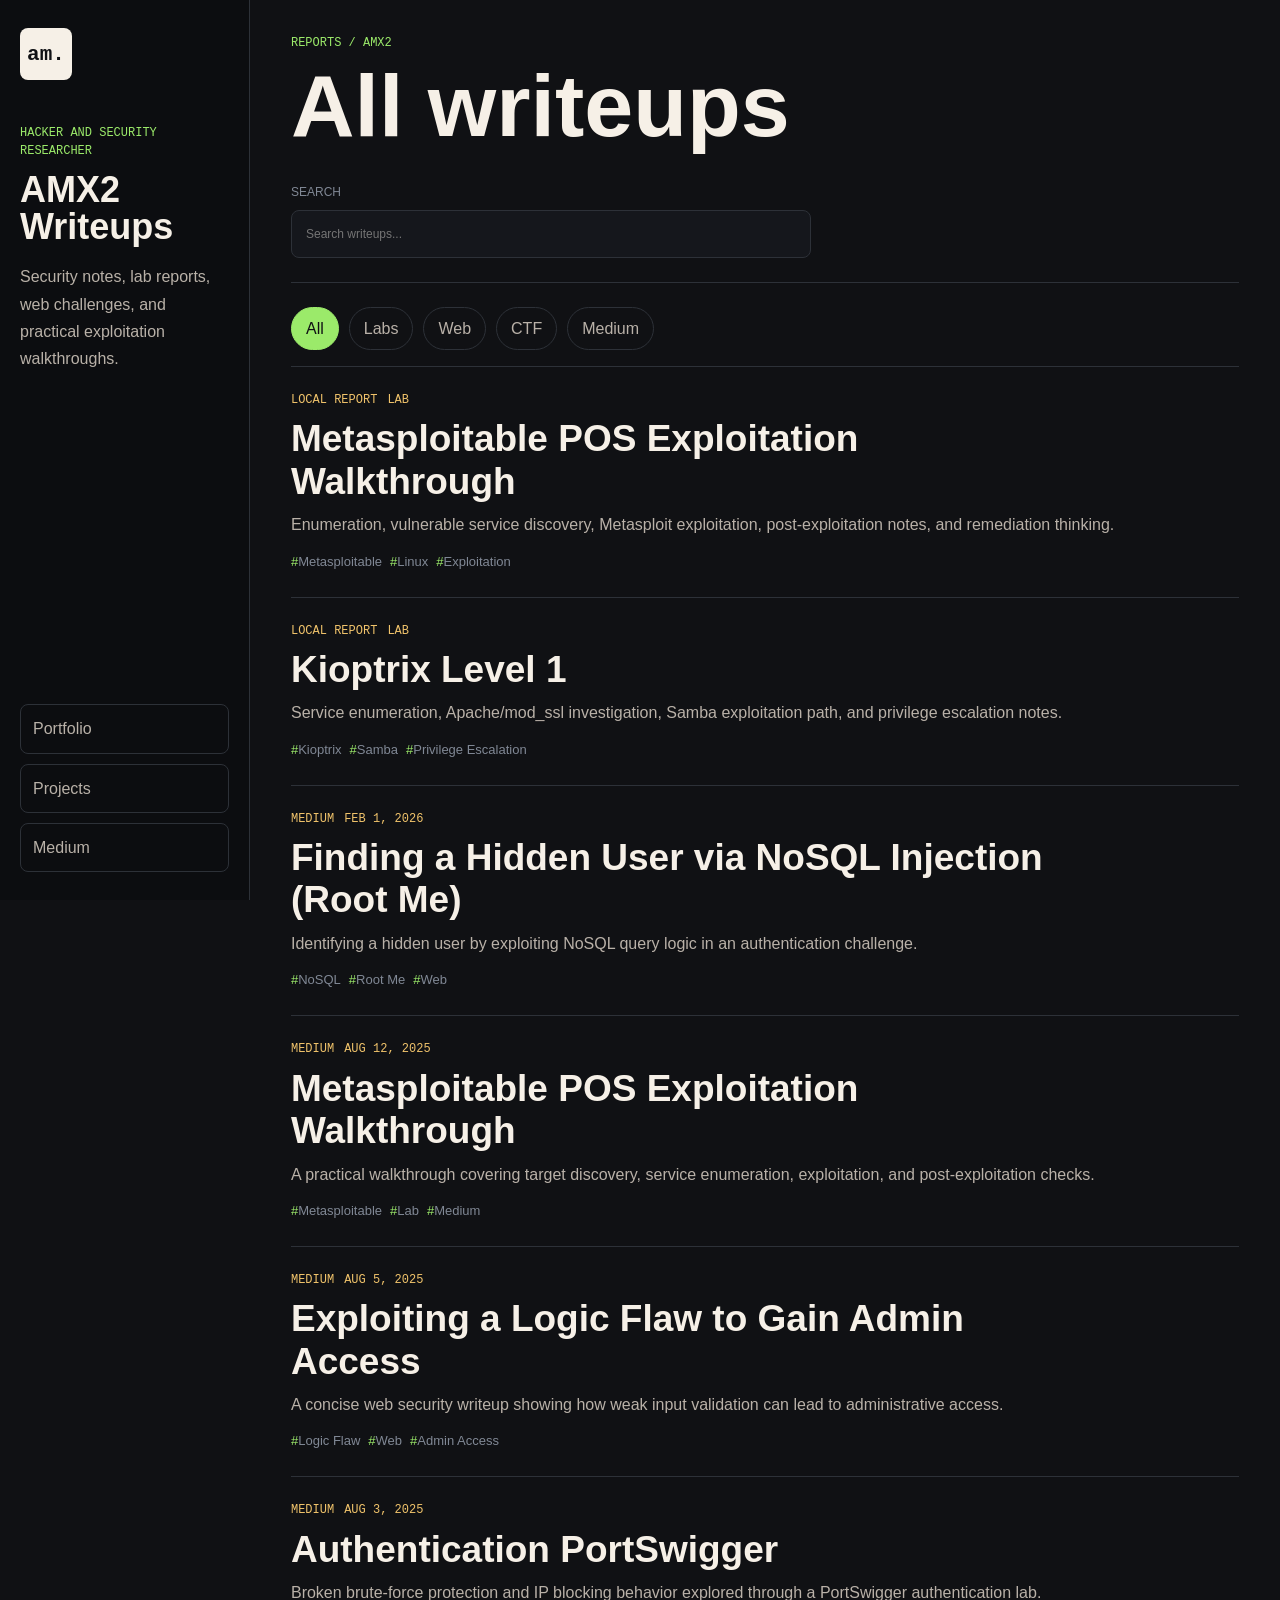
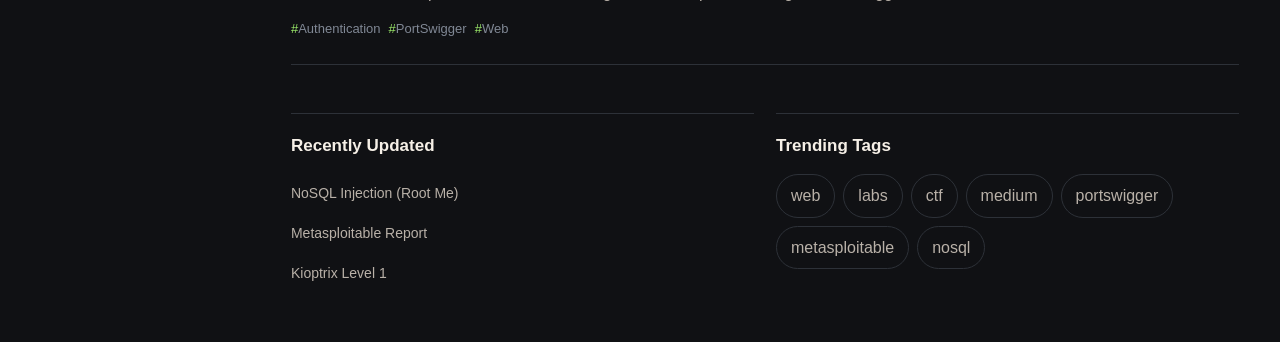
==== reports-blog/index.html @ caaa5ca2 "Redesign portfolio and reports pages" ====
<!DOCTYPE html>
<html lang="en">
<head>
  <meta charset="UTF-8">
  <meta name="viewport" content="width=device-width, initial-scale=1">
  <meta name="description" content="Security writeups and lab reports by Ahmed Mohamed.">
  <meta name="theme-color" content="#101114">
  <title>Reports | Ahmed Mohamed</title>
  <link rel="stylesheet" href="reports.css">
  <script src="reports.js" defer></script>
</head>
<body>
  <aside class="sidebar">
    <a class="mark" href="../index.html">am.</a>
    <p class="kicker">Hacker and security researcher</p>
    <h1>AMX2 Writeups</h1>
    <p class="bio">Security notes, lab reports, web challenges, and practical exploitation walkthroughs.</p>
    <nav class="side-nav" aria-label="Reports navigation">
      <a href="../index.html">Portfolio</a>
      <a href="../Projects.html">Projects</a>
      <a href="https://medium.com/@AMX2_" target="_blank" rel="noopener noreferrer">Medium</a>
    </nav>
  </aside>

  <main class="content">
    <header class="topbar">
      <div>
        <p class="eyebrow">Reports / AMX2</p>
        <h2>All writeups</h2>
      </div>
      <label class="search">
        <span>Search</span>
        <input id="searchInput" type="search" placeholder="Search writeups..." autocomplete="off">
      </label>
    </header>

    <section class="filters" aria-label="Filter reports">
      <button class="active" data-filter="all">All</button>
      <button data-filter="lab">Labs</button>
      <button data-filter="web">Web</button>
      <button data-filter="ctf">CTF</button>
      <button data-filter="medium">Medium</button>
    </section>

    <section class="layout">
      <div class="posts" id="posts">
        <article class="post featured" data-tags="lab metasploitable local" data-title="metasploitable pos exploitation walkthrough">
          <a href="../Metasploitable/Metasploitable_1.html">
            <div class="post-body">
              <div class="meta"><span>Local report</span><span>Lab</span></div>
              <h3>Metasploitable POS Exploitation Walkthrough</h3>
              <p>Enumeration, vulnerable service discovery, Metasploit exploitation, post-exploitation notes, and remediation thinking.</p>
              <div class="tags"><span>Metasploitable</span><span>Linux</span><span>Exploitation</span></div>
            </div>
          </a>
        </article>

        <article class="post" data-tags="lab kioptrix local" data-title="kioptrix level 1">
          <a href="../Kioptrix/Kioptrix_level1 .html">
            <div class="post-body">
              <div class="meta"><span>Local report</span><span>Lab</span></div>
              <h3>Kioptrix Level 1</h3>
              <p>Service enumeration, Apache/mod_ssl investigation, Samba exploitation path, and privilege escalation notes.</p>
              <div class="tags"><span>Kioptrix</span><span>Samba</span><span>Privilege Escalation</span></div>
            </div>
          </a>
        </article>

        <article class="post" data-tags="medium web rootme nosql ctf" data-title="finding a hidden user via nosql injection root me">
          <a href="https://medium.com/@AMX2_/finding-a-hidden-user-via-nosql-injection-root-me-4265d42041a6" target="_blank" rel="noopener noreferrer">
            <div class="post-body">
              <div class="meta"><span>Medium</span><span>Feb 1, 2026</span></div>
              <h3>Finding a Hidden User via NoSQL Injection (Root Me)</h3>
              <p>Identifying a hidden user by exploiting NoSQL query logic in an authentication challenge.</p>
              <div class="tags"><span>NoSQL</span><span>Root Me</span><span>Web</span></div>
            </div>
          </a>
        </article>

        <article class="post" data-tags="medium lab metasploitable" data-title="metasploitable pos exploitation walkthrough">
          <a href="https://medium.com/@AMX2_/metasploitable-pos-exploitation-walkthrough-1ca51aabdc56" target="_blank" rel="noopener noreferrer">
            <div class="post-body">
              <div class="meta"><span>Medium</span><span>Aug 12, 2025</span></div>
              <h3>Metasploitable POS Exploitation Walkthrough</h3>
              <p>A practical walkthrough covering target discovery, service enumeration, exploitation, and post-exploitation checks.</p>
              <div class="tags"><span>Metasploitable</span><span>Lab</span><span>Medium</span></div>
            </div>
          </a>
        </article>

        <article class="post" data-tags="medium web portswigger logic" data-title="exploiting a logic flaw to gain admin access">
          <a href="https://medium.com/@AMX2_/exploiting-a-logic-flaw-to-gain-admin-access-6d4a87659b03" target="_blank" rel="noopener noreferrer">
            <div class="post-body">
              <div class="meta"><span>Medium</span><span>Aug 5, 2025</span></div>
              <h3>Exploiting a Logic Flaw to Gain Admin Access</h3>
              <p>A concise web security writeup showing how weak input validation can lead to administrative access.</p>
              <div class="tags"><span>Logic Flaw</span><span>Web</span><span>Admin Access</span></div>
            </div>
          </a>
        </article>

        <article class="post" data-tags="medium web portswigger authentication" data-title="authentication portswigger broken brute force protection">
          <a href="https://medium.com/@AMX2_/authentication-portswigger-1fd1c49cee9b" target="_blank" rel="noopener noreferrer">
            <div class="post-body">
              <div class="meta"><span>Medium</span><span>Aug 3, 2025</span></div>
              <h3>Authentication PortSwigger</h3>
              <p>Broken brute-force protection and IP blocking behavior explored through a PortSwigger authentication lab.</p>
              <div class="tags"><span>Authentication</span><span>PortSwigger</span><span>Web</span></div>
            </div>
          </a>
        </article>
      </div>

      <aside class="right-rail">
        <section>
          <h3>Recently Updated</h3>
          <a href="https://medium.com/@AMX2_/finding-a-hidden-user-via-nosql-injection-root-me-4265d42041a6" target="_blank" rel="noopener noreferrer">NoSQL Injection (Root Me)</a>
          <a href="../Metasploitable/Metasploitable_1.html">Metasploitable Report</a>
          <a href="../Kioptrix/Kioptrix_level1 .html">Kioptrix Level 1</a>
        </section>
        <section>
          <h3>Trending Tags</h3>
          <div class="tag-cloud">
            <button data-filter="web">web</button>
            <button data-filter="lab">labs</button>
            <button data-filter="ctf">ctf</button>
            <button data-filter="medium">medium</button>
            <button data-search="portswigger">portswigger</button>
            <button data-search="metasploitable">metasploitable</button>
            <button data-search="nosql">nosql</button>
          </div>
        </section>
      </aside>
    </section>
  </main>
</body>
</html>
---- reports-blog/reports.css ----
:root{
  --bg:#101114;
  --sidebar:#0c0d10;
  --panel:#14161b;
  --ink:#f6f0e7;
  --muted:#b9b1a8;
  --soft:#808895;
  --line:#2d3138;
  --accent:#9bea6a;
  --gold:#f0c36b;
  --radius:8px;
}
*{box-sizing:border-box}
html{scroll-behavior:smooth}
body{margin:0;min-height:100vh;display:grid;grid-template-columns:280px minmax(0,1fr);background:var(--bg);color:var(--ink);font-family:Arial,Helvetica,sans-serif;line-height:1.7;overflow-x:hidden}
a{color:inherit;text-decoration:none}
button,input{font:inherit}
button{cursor:pointer}
.sidebar{position:sticky;top:0;height:100vh;padding:32px 24px;background:var(--sidebar);border-right:1px solid var(--line);display:flex;flex-direction:column}
.mark{width:52px;height:52px;display:inline-flex;align-items:center;justify-content:center;margin-bottom:70px;background:var(--ink);color:#101114;border-radius:var(--radius);font:800 21px/1 Consolas,monospace}
.kicker,.eyebrow{margin:0 0 12px;color:var(--accent);font:12px/1.5 Consolas,monospace;text-transform:uppercase}
.sidebar h1{margin:0 0 18px;max-width:220px;font-size:42px;line-height:1.02}
.bio{margin:0;color:var(--muted);max-width:230px}
.side-nav{margin-top:auto;display:grid;gap:10px}
.side-nav a{border:1px solid var(--line);border-radius:var(--radius);padding:10px 12px;color:var(--muted)}
.side-nav a:hover{border-color:var(--accent);color:var(--ink)}
.content{width:min(1180px,100%);padding:34px clamp(18px,3.2vw,44px) 48px}
.topbar{display:grid;grid-template-columns:minmax(0,1fr) 300px;gap:34px;align-items:end;padding-bottom:24px;border-bottom:1px solid var(--line)}
.topbar h2{margin:0;font-size:clamp(46px,7vw,88px);line-height:.95;letter-spacing:0}
.search{display:grid;gap:8px;color:var(--soft);font-size:12px;text-transform:uppercase}
.search input{width:100%;min-height:48px;padding:12px 14px;border:1px solid var(--line);border-radius:var(--radius);background:#15171c;color:var(--ink);outline:none}
.search input:focus{border-color:var(--accent)}
.filters{display:flex;flex-wrap:wrap;gap:10px;margin:24px 0 16px}
.filters button,.tag-cloud button{min-height:36px;border:1px solid var(--line);border-radius:999px;padding:7px 14px;background:transparent;color:var(--muted)}
.filters button.active,.filters button:hover,.tag-cloud button:hover{border-color:var(--accent);background:var(--accent);color:#101114}
.layout{display:grid;grid-template-columns:minmax(0,1fr) 250px;gap:28px;align-items:start}
.posts{display:grid}
.post{border-bottom:1px solid var(--line);transition:background .18s,border-color .18s}
.post:first-child{border-top:1px solid var(--line)}
.post:hover{background:rgba(255,255,255,.025);border-color:#454b55}
.post a{display:block;padding:24px 0}
.post-body{max-width:760px;min-width:0}
.meta{display:flex;gap:10px;flex-wrap:wrap;margin-bottom:8px;color:var(--gold);font:12px/1.6 Consolas,monospace;text-transform:uppercase}
.post h3{margin:0 0 8px;max-width:780px;font-size:clamp(24px,3vw,37px);line-height:1.15}
.post:hover h3{color:var(--accent)}
.post p{margin:0 0 12px;color:var(--muted);font-size:16px}
.tags{display:flex;flex-wrap:wrap;gap:8px}
.tags span{color:var(--soft);font-size:13px}
.tags span:before{content:"#";color:var(--accent)}
.right-rail{position:sticky;top:24px;display:grid;gap:22px}
.right-rail section{padding:18px 0 0;border-top:1px solid var(--line)}
.right-rail h3{margin:0 0 13px;font-size:17px}
.right-rail a{display:block;padding:8px 0;color:var(--muted);font-size:14px}
.right-rail a:hover{color:var(--accent)}
.tag-cloud{display:flex;gap:8px;flex-wrap:wrap}
.empty{margin-top:18px;border:1px dashed var(--line);border-radius:var(--radius);padding:28px;color:var(--muted)}
@media(max-width:1400px){
  body{grid-template-columns:250px minmax(0,1fr)}
  .sidebar{padding:28px 20px}
  .mark{margin-bottom:44px}
  .sidebar h1{font-size:36px}
  .topbar{grid-template-columns:1fr}
  .search{width:min(520px,100%)}
  .layout{grid-template-columns:1fr}
  .post-body{max-width:850px}
  .right-rail{position:static;grid-template-columns:1fr 1fr;margin-top:20px}
}
@media(max-width:900px){
  body{grid-template-columns:1fr}
  .sidebar{position:static;height:auto;border-right:0;border-bottom:1px solid var(--line)}
  .mark{margin-bottom:26px}
  .side-nav{margin-top:22px;display:flex;flex-wrap:wrap}
  .topbar{grid-template-columns:1fr}
  .layout{grid-template-columns:1fr}
  .right-rail{position:static;grid-template-columns:1fr 1fr}
}
@media(max-width:700px){
  .sidebar,.content{padding:24px 18px}
  .content{width:100%;max-width:100%;overflow:hidden}
  .topbar h2{font-size:42px;overflow-wrap:break-word}
  .filters{flex-wrap:nowrap;overflow-x:auto;margin-inline:-18px;padding:0 18px 8px;scrollbar-width:none}
  .filters::-webkit-scrollbar{display:none}
  .filters button{white-space:nowrap;flex:0 0 auto}
  .post h3{font-size:24px;overflow-wrap:anywhere}
  .post p{overflow-wrap:anywhere}
  .right-rail{grid-template-columns:1fr}
  .post a{padding:22px 0}
}
@media(max-width:520px){
  .sidebar>*,
  .content>*{
    max-width:354px;
  }
  .filters{max-width:none!important}
  .post-body,.post h3,.post p{max-width:354px}
  .side-nav{max-width:354px}
}
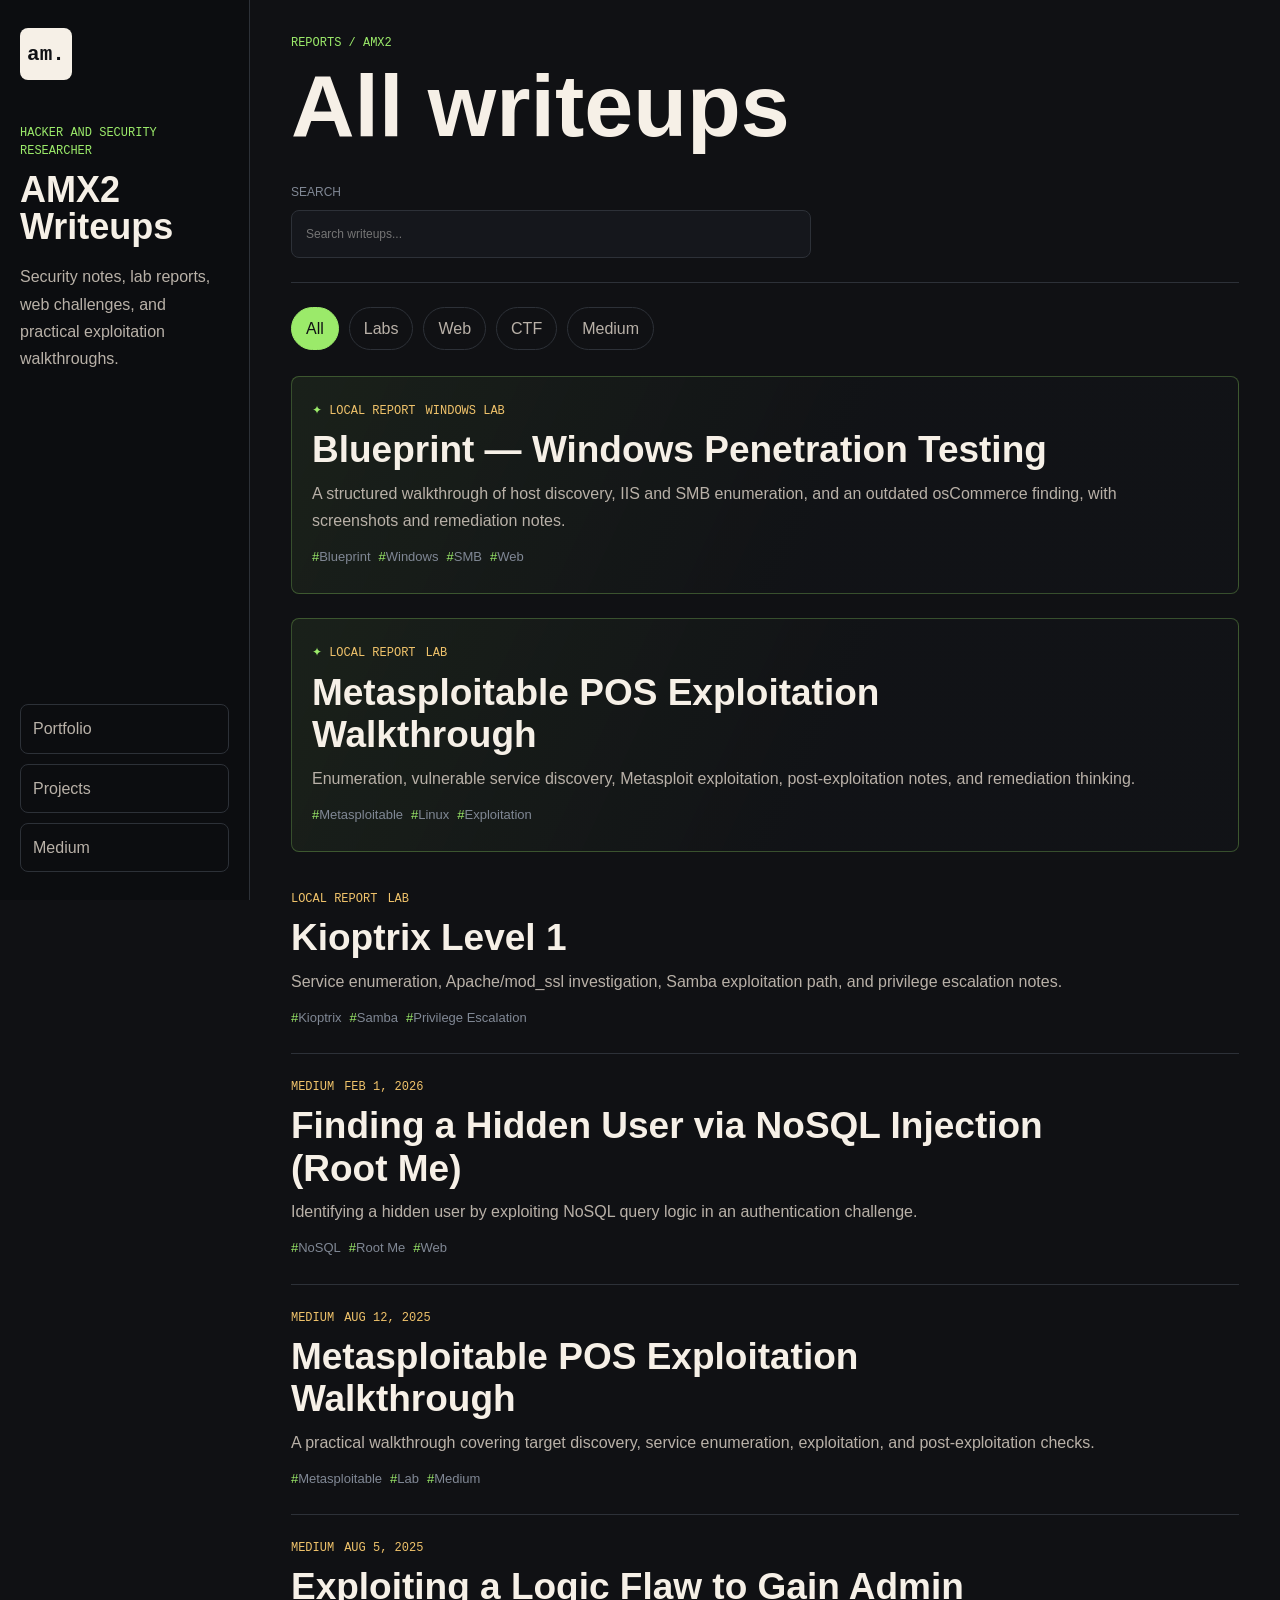
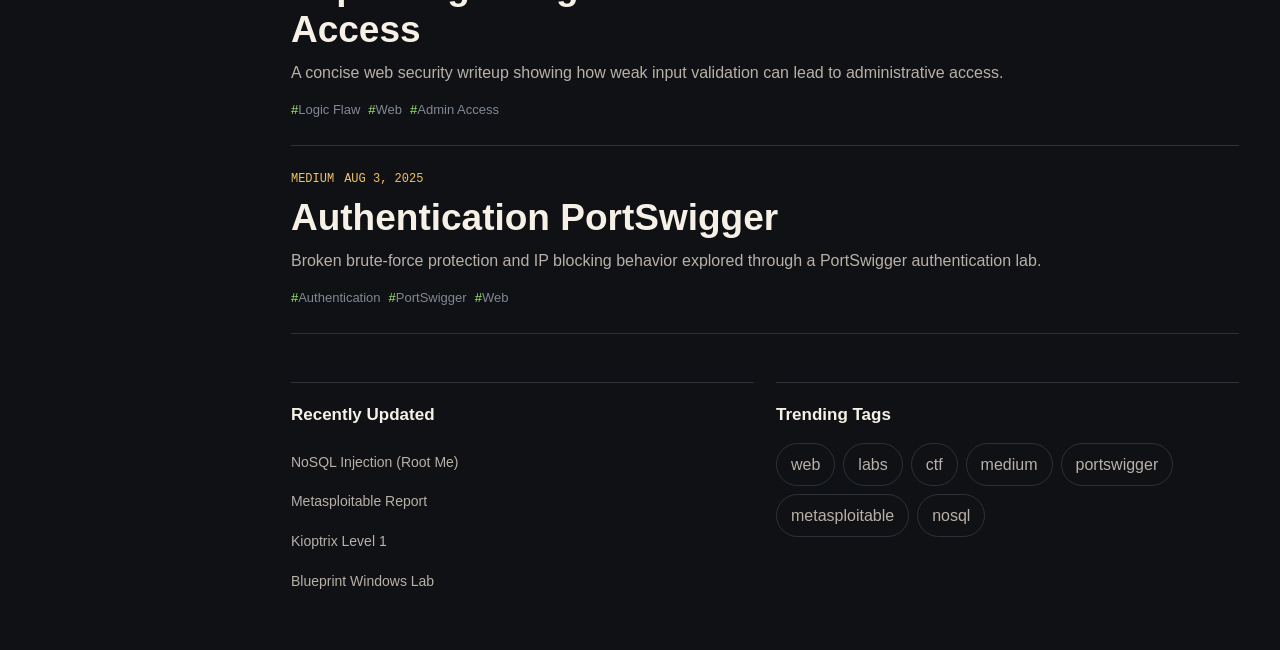
==== commit 9bffe7f7: "new report new report" ====
--- a/reports-blog/index.html
+++ b/reports-blog/index.html
@@ -44,6 +44,17 @@
 
     <section class="layout">
       <div class="posts" id="posts">
+        <article class="post featured" data-tags="lab windows blueprint smb iis oscommerce local" data-title="blueprint windows penetration testing writeup">
+          <a href="blueprint.html">
+            <div class="post-body">
+              <div class="meta"><span>Local report</span><span>Windows Lab</span></div>
+              <h3>Blueprint — Windows Penetration Testing</h3>
+              <p>A structured walkthrough of host discovery, IIS and SMB enumeration, and an outdated osCommerce finding, with screenshots and remediation notes.</p>
+              <div class="tags"><span>Blueprint</span><span>Windows</span><span>SMB</span><span>Web</span></div>
+            </div>
+          </a>
+        </article>
+
         <article class="post featured" data-tags="lab metasploitable local" data-title="metasploitable pos exploitation walkthrough">
           <a href="../Metasploitable/Metasploitable_1.html">
             <div class="post-body">
@@ -117,6 +128,7 @@
           <a href="https://medium.com/@AMX2_/finding-a-hidden-user-via-nosql-injection-root-me-4265d42041a6" target="_blank" rel="noopener noreferrer">NoSQL Injection (Root Me)</a>
           <a href="../Metasploitable/Metasploitable_1.html">Metasploitable Report</a>
           <a href="../Kioptrix/Kioptrix_level1 .html">Kioptrix Level 1</a>
+          <a href="blueprint.html">Blueprint Windows Lab</a>
         </section>
         <section>
           <h3>Trending Tags</h3>
--- a/reports-blog/reports.css
+++ b/reports-blog/reports.css
@@ -37,6 +37,12 @@
 .posts{display:grid}
 .post{border-bottom:1px solid var(--line);transition:background .18s,border-color .18s}
 .post:first-child{border-top:1px solid var(--line)}
+.post.featured{position:relative;margin:10px 0 14px;padding:0 20px;border:1px solid rgba(155,234,106,.28);border-radius:var(--radius);background:linear-gradient(115deg,rgba(155,234,106,.075),rgba(20,22,27,.35) 58%)}
+.post.featured:first-child{border-top:1px solid rgba(155,234,106,.28)}
+.post.featured a{padding:25px 0}
+.post.featured h3{max-width:780px}
+.post.featured .meta span:first-child:before{content:"✦ ";color:var(--accent)}
+.post.featured:hover{border-color:var(--accent);background:linear-gradient(115deg,rgba(155,234,106,.12),rgba(20,22,27,.45) 58%)}
 .post:hover{background:rgba(255,255,255,.025);border-color:#454b55}
 .post a{display:block;padding:24px 0}
 .post-body{max-width:760px;min-width:0}
